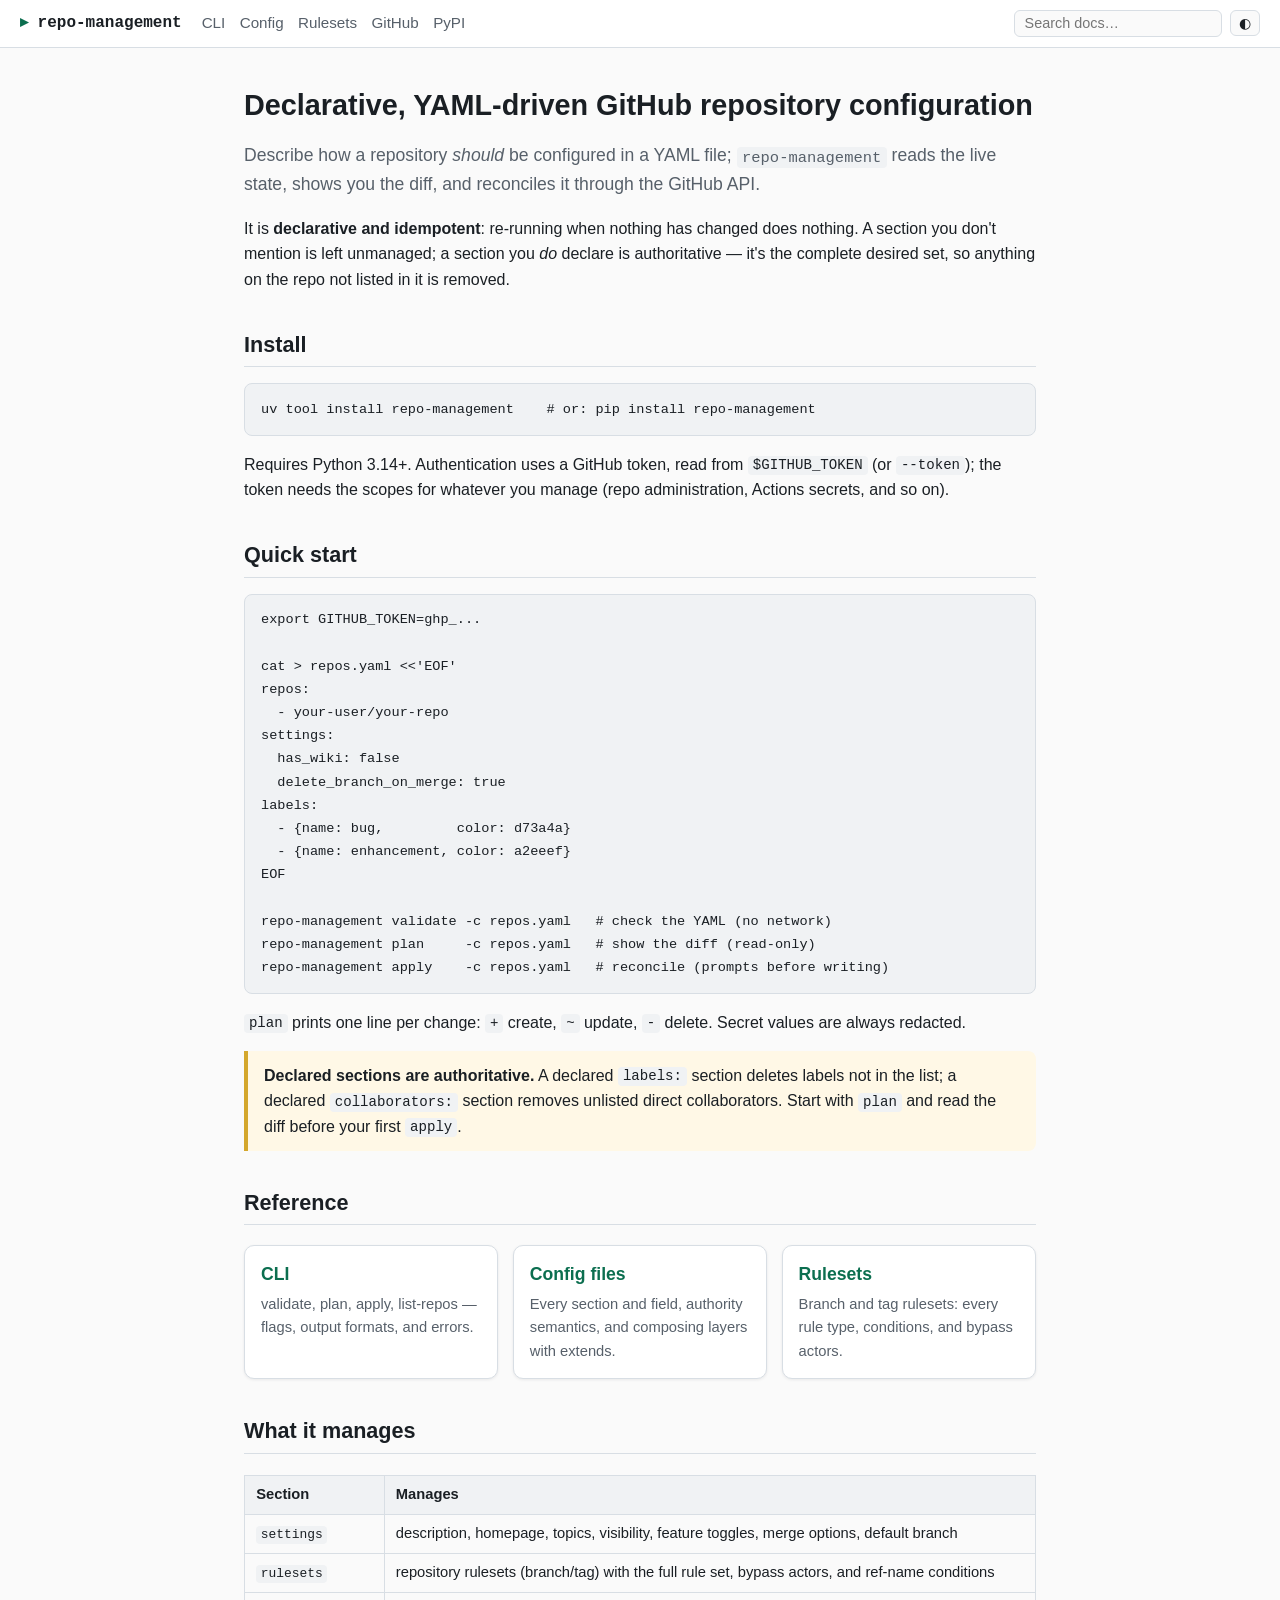
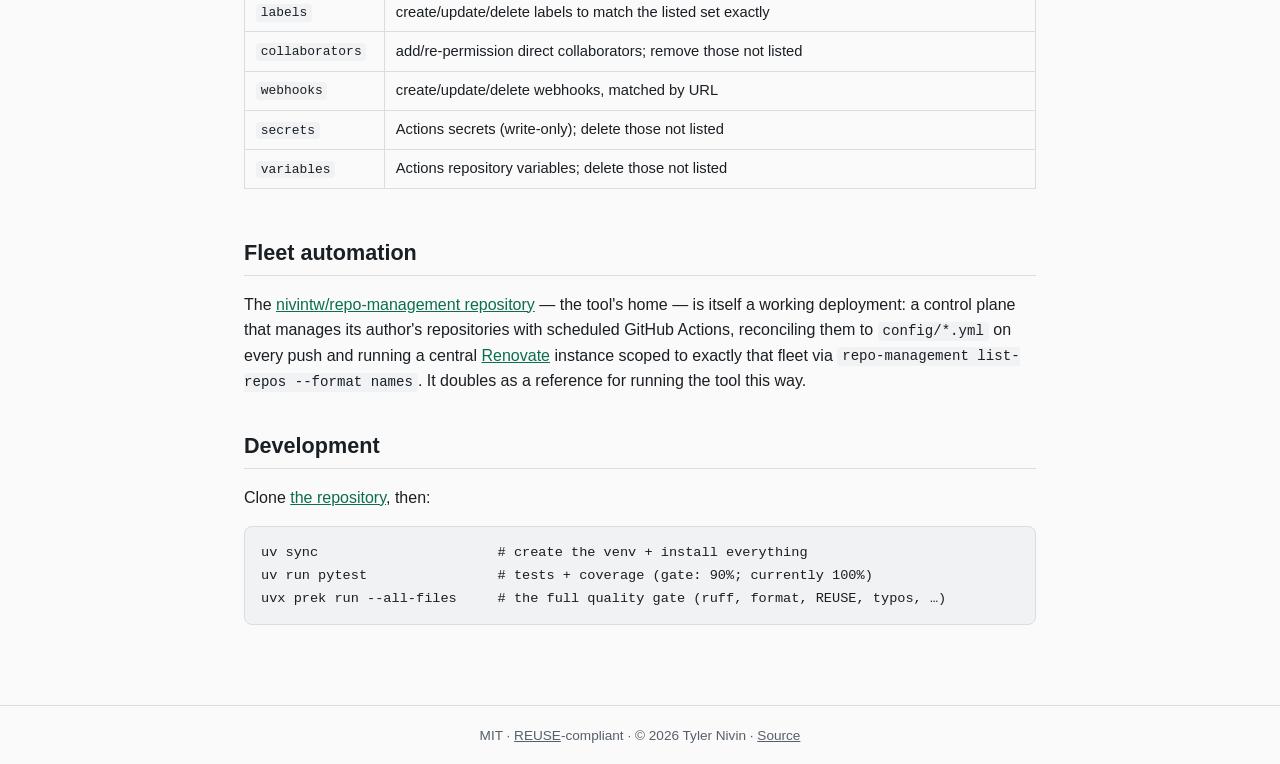
==== docs/index.html @ 1d26452f "feat: Add a documentation site (GitHub Pages, docs/) A landing page plus CLI, config, and rulesets r" ====
<!--

    SPDX-FileCopyrightText: © 2026 Tyler Nivin
    SPDX-License-Identifier: MIT

-->
<!DOCTYPE html>
<html lang="en">
<head>
  <meta charset="utf-8">
  <meta name="viewport" content="width=device-width, initial-scale=1">
  <title>repo-management — declarative GitHub repo configuration</title>
  <link rel="stylesheet" href="style.css">
  <link rel="icon" href="data:image/svg+xml,%3Csvg xmlns=%27http://www.w3.org/2000/svg%27 viewBox=%270 0 16 16%27%3E%3Ctext y=%2713%27 font-size=%2713%27 fill=%27%230b6e4f%27%3E%E2%96%B8%3C/text%3E%3C/svg%3E">
</head>
<body>
<header class="site-header">
  <a class="brand" href="index.html">repo-management</a>
  <nav class="top-nav">
    <a href="cli.html">CLI</a>
    <a href="config.html">Config</a>
    <a href="rulesets.html">Rulesets</a>
    <a href="https://github.com/nivintw/repo-management">GitHub</a>
    <a href="https://pypi.org/project/repo-management/">PyPI</a>
  </nav>
  <div class="tools">
    <input id="search" type="search" placeholder="Search docs…" autocomplete="off">
    <button id="theme-toggle" aria-label="Toggle theme">◐</button>
  </div>
</header>
<div id="search-results" hidden></div>
<main class="page">
  <h1>Declarative, YAML-driven GitHub repository configuration</h1>
  <p class="lead">
    Describe how a repository <em>should</em> be configured in a YAML file;
    <code>repo-management</code> reads the live state, shows you the diff, and reconciles it
    through the GitHub API.
  </p>

  <p>
    It is <strong>declarative and idempotent</strong>: re-running when nothing has changed
    does nothing. A section you don't mention is left unmanaged; a section you
    <em>do</em> declare is authoritative — it's the complete desired set, so anything on the
    repo not listed in it is removed.
  </p>

  <h2 id="install"><a class="anchor" href="#install">Install</a></h2>
  <pre><code>uv tool install repo-management    # or: pip install repo-management</code></pre>
  <p>
    Requires Python 3.14+. Authentication uses a GitHub token, read from
    <code>$GITHUB_TOKEN</code> (or <code>--token</code>); the token needs the scopes for
    whatever you manage (repo administration, Actions secrets, and so on).
  </p>

  <h2 id="quick-start"><a class="anchor" href="#quick-start">Quick start</a></h2>
  <pre><code>export GITHUB_TOKEN=ghp_...

cat &gt; repos.yaml &lt;&lt;'EOF'
repos:
  - your-user/your-repo
settings:
  has_wiki: false
  delete_branch_on_merge: true
labels:
  - {name: bug,         color: d73a4a}
  - {name: enhancement, color: a2eeef}
EOF

repo-management validate -c repos.yaml   # check the YAML (no network)
repo-management plan     -c repos.yaml   # show the diff (read-only)
repo-management apply    -c repos.yaml   # reconcile (prompts before writing)</code></pre>
  <p>
    <code>plan</code> prints one line per change: <code>+</code> create, <code>~</code>
    update, <code>-</code> delete. Secret values are always redacted.
  </p>

  <div class="callout warn">
    <p>
      <strong>Declared sections are authoritative.</strong> A declared <code>labels:</code>
      section deletes labels not in the list; a declared <code>collaborators:</code> section
      removes unlisted direct collaborators. Start with <code>plan</code> and read the diff
      before your first <code>apply</code>.
    </p>
  </div>

  <h2 id="reference"><a class="anchor" href="#reference">Reference</a></h2>
  <div class="card-grid">
    <a class="card" href="cli.html">
      <h3>CLI</h3>
      <p>validate, plan, apply, list-repos — flags, output formats, and errors.</p>
    </a>
    <a class="card" href="config.html">
      <h3>Config files</h3>
      <p>Every section and field, authority semantics, and composing layers with extends.</p>
    </a>
    <a class="card" href="rulesets.html">
      <h3>Rulesets</h3>
      <p>Branch and tag rulesets: every rule type, conditions, and bypass actors.</p>
    </a>
  </div>

  <h2 id="what-it-manages"><a class="anchor" href="#what-it-manages">What it manages</a></h2>
  <div class="table-wrap">
    <table>
      <tr><th>Section</th><th>Manages</th></tr>
      <tr><td><code>settings</code></td><td>description, homepage, topics, visibility, feature toggles, merge options, default branch</td></tr>
      <tr><td><code>rulesets</code></td><td>repository rulesets (branch/tag) with the full rule set, bypass actors, and ref-name conditions</td></tr>
      <tr><td><code>labels</code></td><td>create/update/delete labels to match the listed set exactly</td></tr>
      <tr><td><code>collaborators</code></td><td>add/re-permission direct collaborators; remove those not listed</td></tr>
      <tr><td><code>webhooks</code></td><td>create/update/delete webhooks, matched by URL</td></tr>
      <tr><td><code>secrets</code></td><td>Actions secrets (write-only); delete those not listed</td></tr>
      <tr><td><code>variables</code></td><td>Actions repository variables; delete those not listed</td></tr>
    </table>
  </div>

  <h2 id="fleet-automation"><a class="anchor" href="#fleet-automation">Fleet automation</a></h2>
  <p>
    The <a href="https://github.com/nivintw/repo-management">nivintw/repo-management
    repository</a> — the tool's home — is itself a working deployment: a control plane that
    manages its author's repositories with scheduled GitHub Actions, reconciling them to
    <code>config/*.yml</code> on every push and running a central
    <a href="https://docs.renovatebot.com">Renovate</a> instance scoped to exactly that
    fleet via <code>repo-management list-repos --format names</code>. It doubles as a
    reference for running the tool this way.
  </p>

  <h2 id="development"><a class="anchor" href="#development">Development</a></h2>
  <p>
    Clone <a href="https://github.com/nivintw/repo-management">the repository</a>, then:
  </p>
  <pre><code>uv sync                      # create the venv + install everything
uv run pytest                # tests + coverage (gate: 90%; currently 100%)
uvx prek run --all-files     # the full quality gate (ruff, format, REUSE, typos, …)</code></pre>
</main>
<footer class="site-footer">MIT · <a href="https://reuse.software">REUSE</a>-compliant · © 2026 Tyler Nivin · <a href="https://github.com/nivintw/repo-management">Source</a></footer>
<script src="search-index.js"></script>
<script src="app.js"></script>
</body>
</html>
---- docs/style.css ----
/*
 * SPDX-FileCopyrightText: © 2026 Tyler Nivin
 * SPDX-License-Identifier: MIT
 */

/* Design system for the repo-management docs site.
   Light/dark via prefers-color-scheme, with an explicit [data-theme] override set by
   app.js. System fonts only; no build step. */

:root {
  --bg: #fafafa;
  --bg-raised: #ffffff;
  --fg: #1a1f24;
  --fg-muted: #57606a;
  --accent: #0b6e4f;
  --accent-soft: #e6f2ee;
  --border: #d8dee4;
  --code-bg: #f0f2f4;
  --warn-bg: #fff8e6;
  --warn-border: #d4a72c;
  --shadow: 0 1px 3px rgba(27, 31, 36, 0.08);
  --mono: ui-monospace, "SF Mono", SFMono-Regular, Menlo, Consolas, monospace;
  --sans: -apple-system, BlinkMacSystemFont, "Segoe UI", Helvetica, Arial, sans-serif;
}

@media (prefers-color-scheme: dark) {
  :root {
    --bg: #0e1116;
    --bg-raised: #161b22;
    --fg: #e6edf3;
    --fg-muted: #8d96a0;
    --accent: #4cc38a;
    --accent-soft: #12261d;
    --border: #30363d;
    --code-bg: #1c2128;
    --warn-bg: #2a2214;
    --warn-border: #9e6a03;
    --shadow: none;
  }
}

:root[data-theme="light"] {
  --bg: #fafafa;
  --bg-raised: #ffffff;
  --fg: #1a1f24;
  --fg-muted: #57606a;
  --accent: #0b6e4f;
  --accent-soft: #e6f2ee;
  --border: #d8dee4;
  --code-bg: #f0f2f4;
  --warn-bg: #fff8e6;
  --warn-border: #d4a72c;
  --shadow: 0 1px 3px rgba(27, 31, 36, 0.08);
}

:root[data-theme="dark"] {
  --bg: #0e1116;
  --bg-raised: #161b22;
  --fg: #e6edf3;
  --fg-muted: #8d96a0;
  --accent: #4cc38a;
  --accent-soft: #12261d;
  --border: #30363d;
  --code-bg: #1c2128;
  --warn-bg: #2a2214;
  --warn-border: #9e6a03;
  --shadow: none;
}

* { box-sizing: border-box; }

body {
  margin: 0;
  background: var(--bg);
  color: var(--fg);
  font-family: var(--sans);
  font-size: 16px;
  line-height: 1.6;
}

/* ---- Header ---- */

.site-header {
  position: sticky;
  top: 0;
  z-index: 10;
  display: flex;
  align-items: center;
  gap: 1.25rem;
  padding: 0.6rem 1.25rem;
  background: var(--bg-raised);
  border-bottom: 1px solid var(--border);
}

.brand {
  font-family: var(--mono);
  font-weight: 700;
  color: var(--fg);
  text-decoration: none;
  white-space: nowrap;
}

.brand::before { content: "▸ "; color: var(--accent); }

.top-nav {
  display: flex;
  gap: 0.9rem;
  flex-wrap: wrap;
}

.top-nav a {
  color: var(--fg-muted);
  text-decoration: none;
  font-size: 0.95rem;
}

.top-nav a:hover { color: var(--accent); }
.top-nav a[aria-current="page"] { color: var(--accent); font-weight: 600; }

.tools {
  margin-left: auto;
  display: flex;
  align-items: center;
  gap: 0.5rem;
}

#search {
  width: 13rem;
  max-width: 40vw;
  padding: 0.3rem 0.6rem;
  border: 1px solid var(--border);
  border-radius: 6px;
  background: var(--bg);
  color: var(--fg);
  font-size: 0.9rem;
}

#theme-toggle {
  border: 1px solid var(--border);
  background: var(--bg);
  color: var(--fg);
  border-radius: 6px;
  padding: 0.25rem 0.5rem;
  cursor: pointer;
  font-size: 0.9rem;
}

/* ---- Search results ---- */

#search-results {
  position: fixed;
  top: 3.2rem;
  right: 1.25rem;
  width: min(26rem, 90vw);
  max-height: 60vh;
  overflow-y: auto;
  background: var(--bg-raised);
  border: 1px solid var(--border);
  border-radius: 8px;
  box-shadow: var(--shadow);
  z-index: 20;
}

#search-results a {
  display: block;
  padding: 0.55rem 0.8rem;
  color: var(--fg);
  text-decoration: none;
  border-bottom: 1px solid var(--border);
}

#search-results a:last-child { border-bottom: none; }
#search-results a:hover { background: var(--accent-soft); }
#search-results .hit-page { font-size: 0.8rem; color: var(--fg-muted); display: block; }
#search-results .empty { padding: 0.55rem 0.8rem; color: var(--fg-muted); }

/* ---- Page body ---- */

.page {
  max-width: 52rem;
  margin: 0 auto;
  padding: 1.5rem 1.25rem 4rem;
}

h1 { font-size: 1.8rem; line-height: 1.25; margin: 1rem 0 0.5rem; }
h2 {
  font-size: 1.35rem;
  margin: 2.2rem 0 0.6rem;
  padding-bottom: 0.25rem;
  border-bottom: 1px solid var(--border);
}
h3 { font-size: 1.1rem; margin: 1.6rem 0 0.4rem; }

h2 a.anchor, h3 a.anchor {
  color: inherit;
  text-decoration: none;
}

.lead { font-size: 1.1rem; color: var(--fg-muted); }

a { color: var(--accent); }

/* ---- Code ---- */

code {
  font-family: var(--mono);
  font-size: 0.88em;
  background: var(--code-bg);
  padding: 0.1em 0.35em;
  border-radius: 4px;
}

pre {
  background: var(--code-bg);
  border: 1px solid var(--border);
  border-radius: 8px;
  padding: 0.85rem 1rem;
  overflow-x: auto;
  line-height: 1.45;
}

pre code { background: none; padding: 0; font-size: 0.85rem; }

/* ---- Tables ---- */

.table-wrap { overflow-x: auto; }

table {
  border-collapse: collapse;
  width: 100%;
  margin: 0.75rem 0;
  font-size: 0.92rem;
}

th, td {
  text-align: left;
  padding: 0.45rem 0.7rem;
  border: 1px solid var(--border);
  vertical-align: top;
}

th { background: var(--code-bg); }

td code, th code { white-space: nowrap; }

/* ---- Components ---- */

.card-grid {
  display: grid;
  grid-template-columns: repeat(auto-fit, minmax(14rem, 1fr));
  gap: 0.9rem;
  margin: 1.2rem 0;
}

.card {
  display: block;
  background: var(--bg-raised);
  border: 1px solid var(--border);
  border-radius: 10px;
  padding: 0.9rem 1rem;
  text-decoration: none;
  color: var(--fg);
  box-shadow: var(--shadow);
}

.card:hover { border-color: var(--accent); }
.card h3 { margin: 0 0 0.3rem; color: var(--accent); }
.card p { margin: 0; font-size: 0.92rem; color: var(--fg-muted); }

.callout {
  border-left: 4px solid var(--accent);
  background: var(--accent-soft);
  border-radius: 0 8px 8px 0;
  padding: 0.7rem 1rem;
  margin: 1rem 0;
}

.callout.warn {
  border-left-color: var(--warn-border);
  background: var(--warn-bg);
}

.callout > :first-child { margin-top: 0; }
.callout > :last-child { margin-bottom: 0; }

.badge {
  display: inline-block;
  font-family: var(--mono);
  font-size: 0.75rem;
  border: 1px solid var(--border);
  border-radius: 999px;
  padding: 0.05rem 0.55rem;
  color: var(--fg-muted);
  vertical-align: middle;
}

.badge.default { color: var(--accent); border-color: var(--accent); }

/* ---- Definition-style option lists ---- */

dl.options dt {
  font-family: var(--mono);
  font-weight: 600;
  margin-top: 0.9rem;
}

dl.options dd { margin: 0.15rem 0 0 1.2rem; color: var(--fg); }

/* ---- Footer ---- */

.site-footer {
  border-top: 1px solid var(--border);
  color: var(--fg-muted);
  font-size: 0.85rem;
  text-align: center;
  padding: 1.2rem;
}

.site-footer a { color: var(--fg-muted); }

@media (max-width: 640px) {
  .site-header { flex-wrap: wrap; gap: 0.5rem; }
  .tools { margin-left: 0; width: 100%; }
  #search { flex: 1; max-width: none; }
}
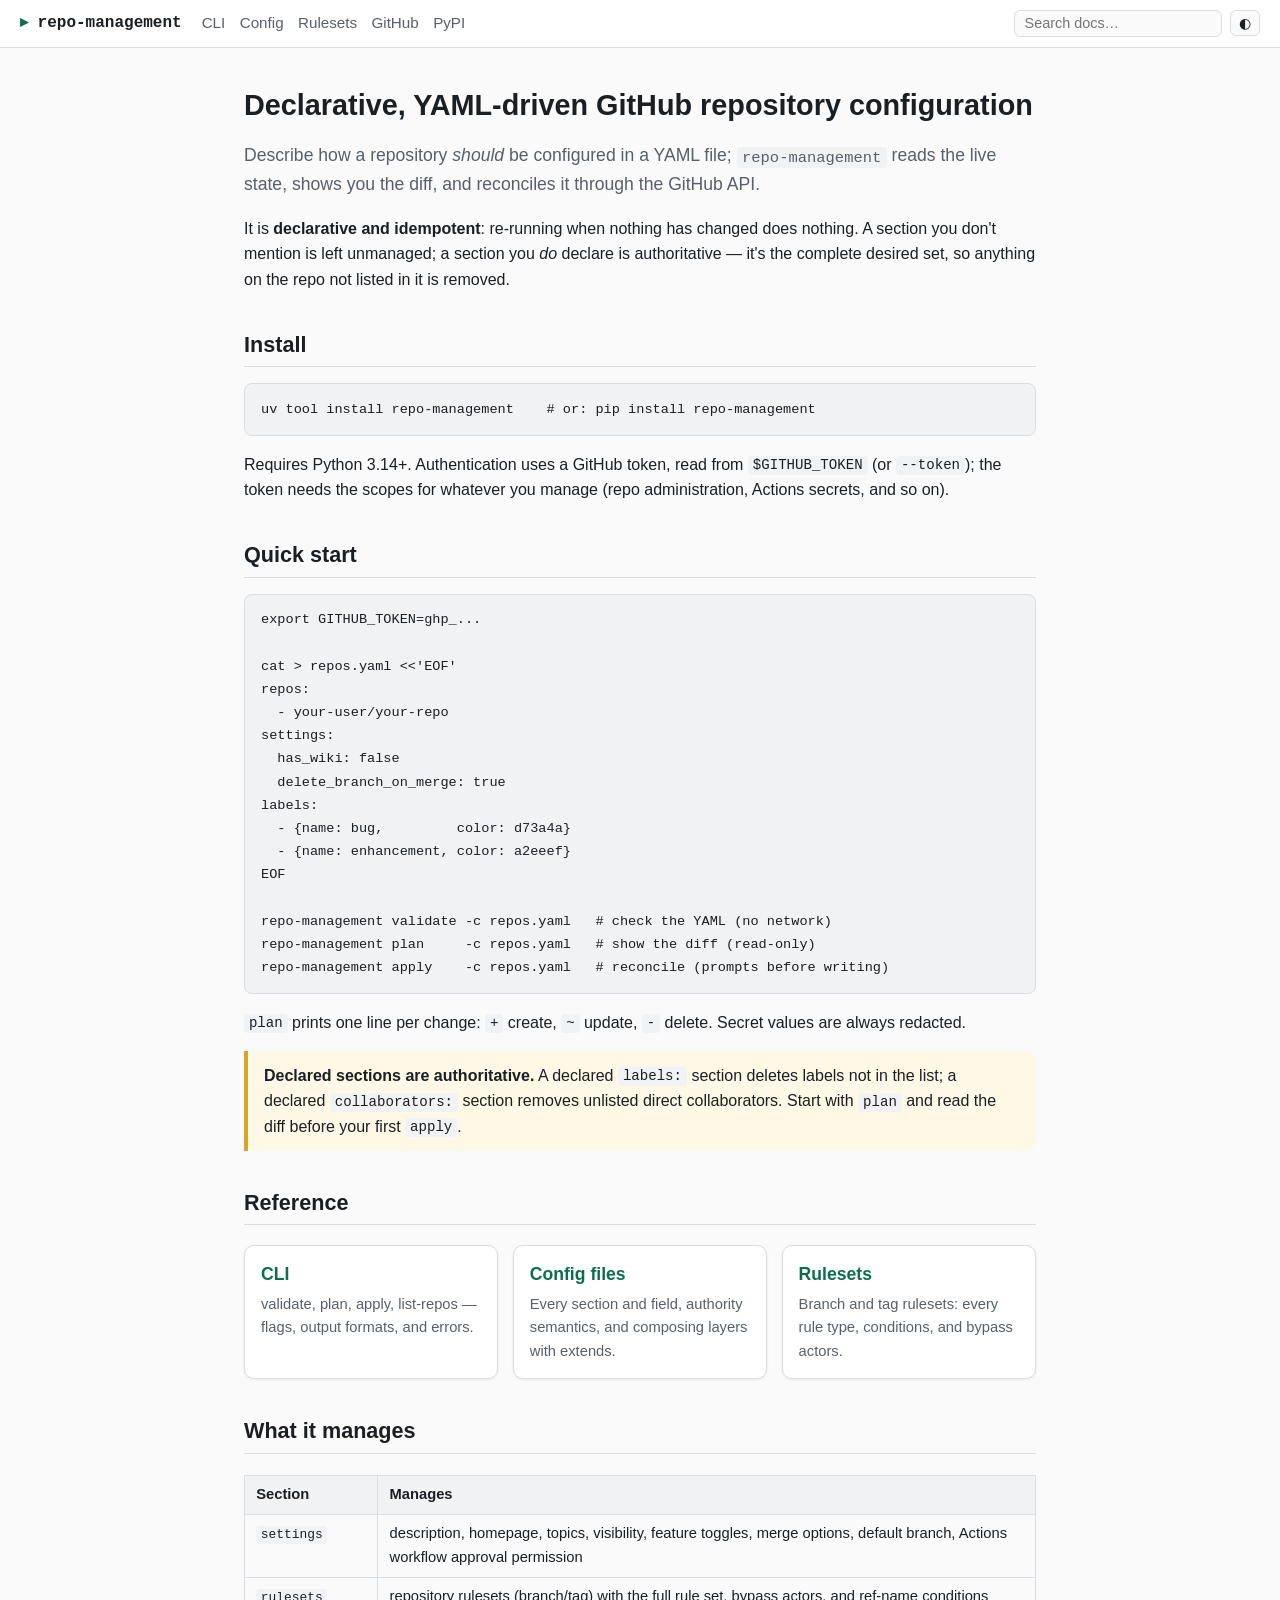
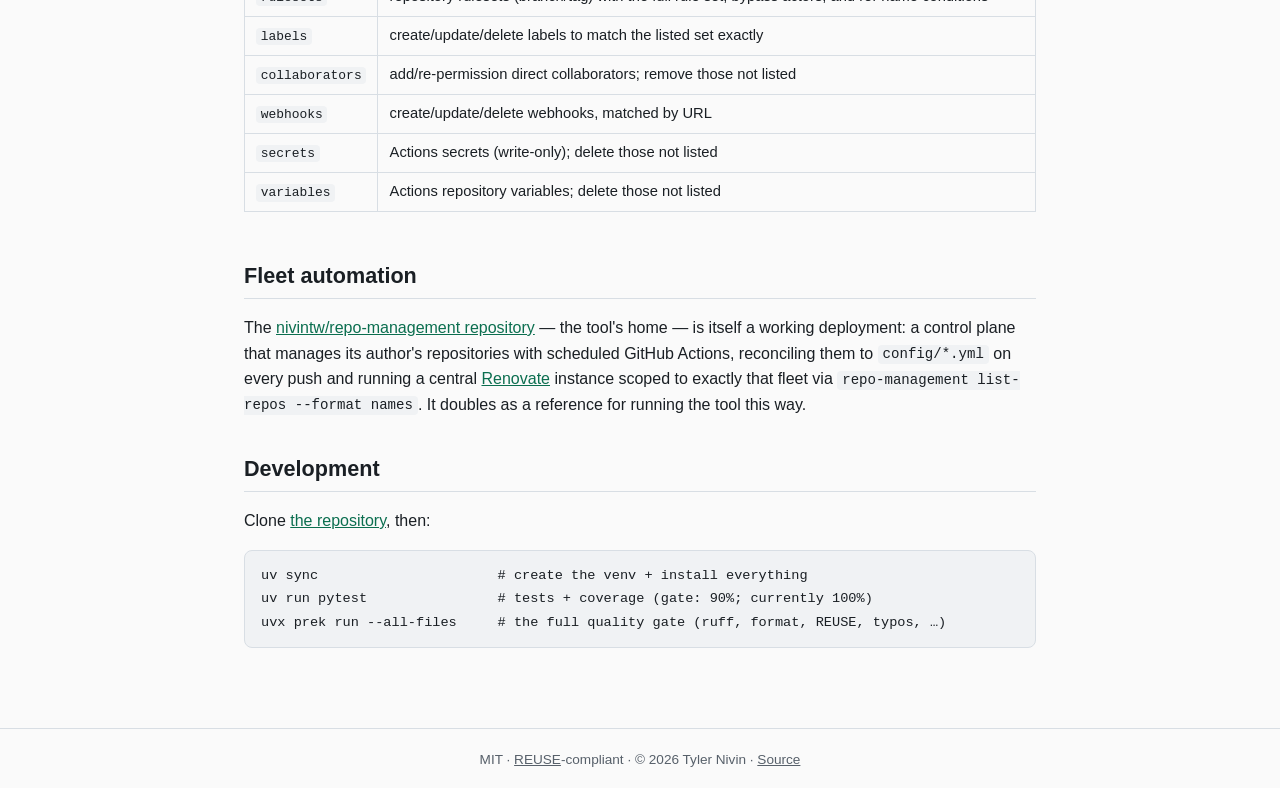
==== commit 6782e00d: "feat: Manage the Actions workflow-approval permission in settings The scaffold's approve-bot-prs wor" ====
--- a/docs/index.html
+++ b/docs/index.html
@@ -103,7 +103,7 @@
   <div class="table-wrap">
     <table>
       <tr><th>Section</th><th>Manages</th></tr>
-      <tr><td><code>settings</code></td><td>description, homepage, topics, visibility, feature toggles, merge options, default branch</td></tr>
+      <tr><td><code>settings</code></td><td>description, homepage, topics, visibility, feature toggles, merge options, default branch, Actions workflow approval permission</td></tr>
       <tr><td><code>rulesets</code></td><td>repository rulesets (branch/tag) with the full rule set, bypass actors, and ref-name conditions</td></tr>
       <tr><td><code>labels</code></td><td>create/update/delete labels to match the listed set exactly</td></tr>
       <tr><td><code>collaborators</code></td><td>add/re-permission direct collaborators; remove those not listed</td></tr>
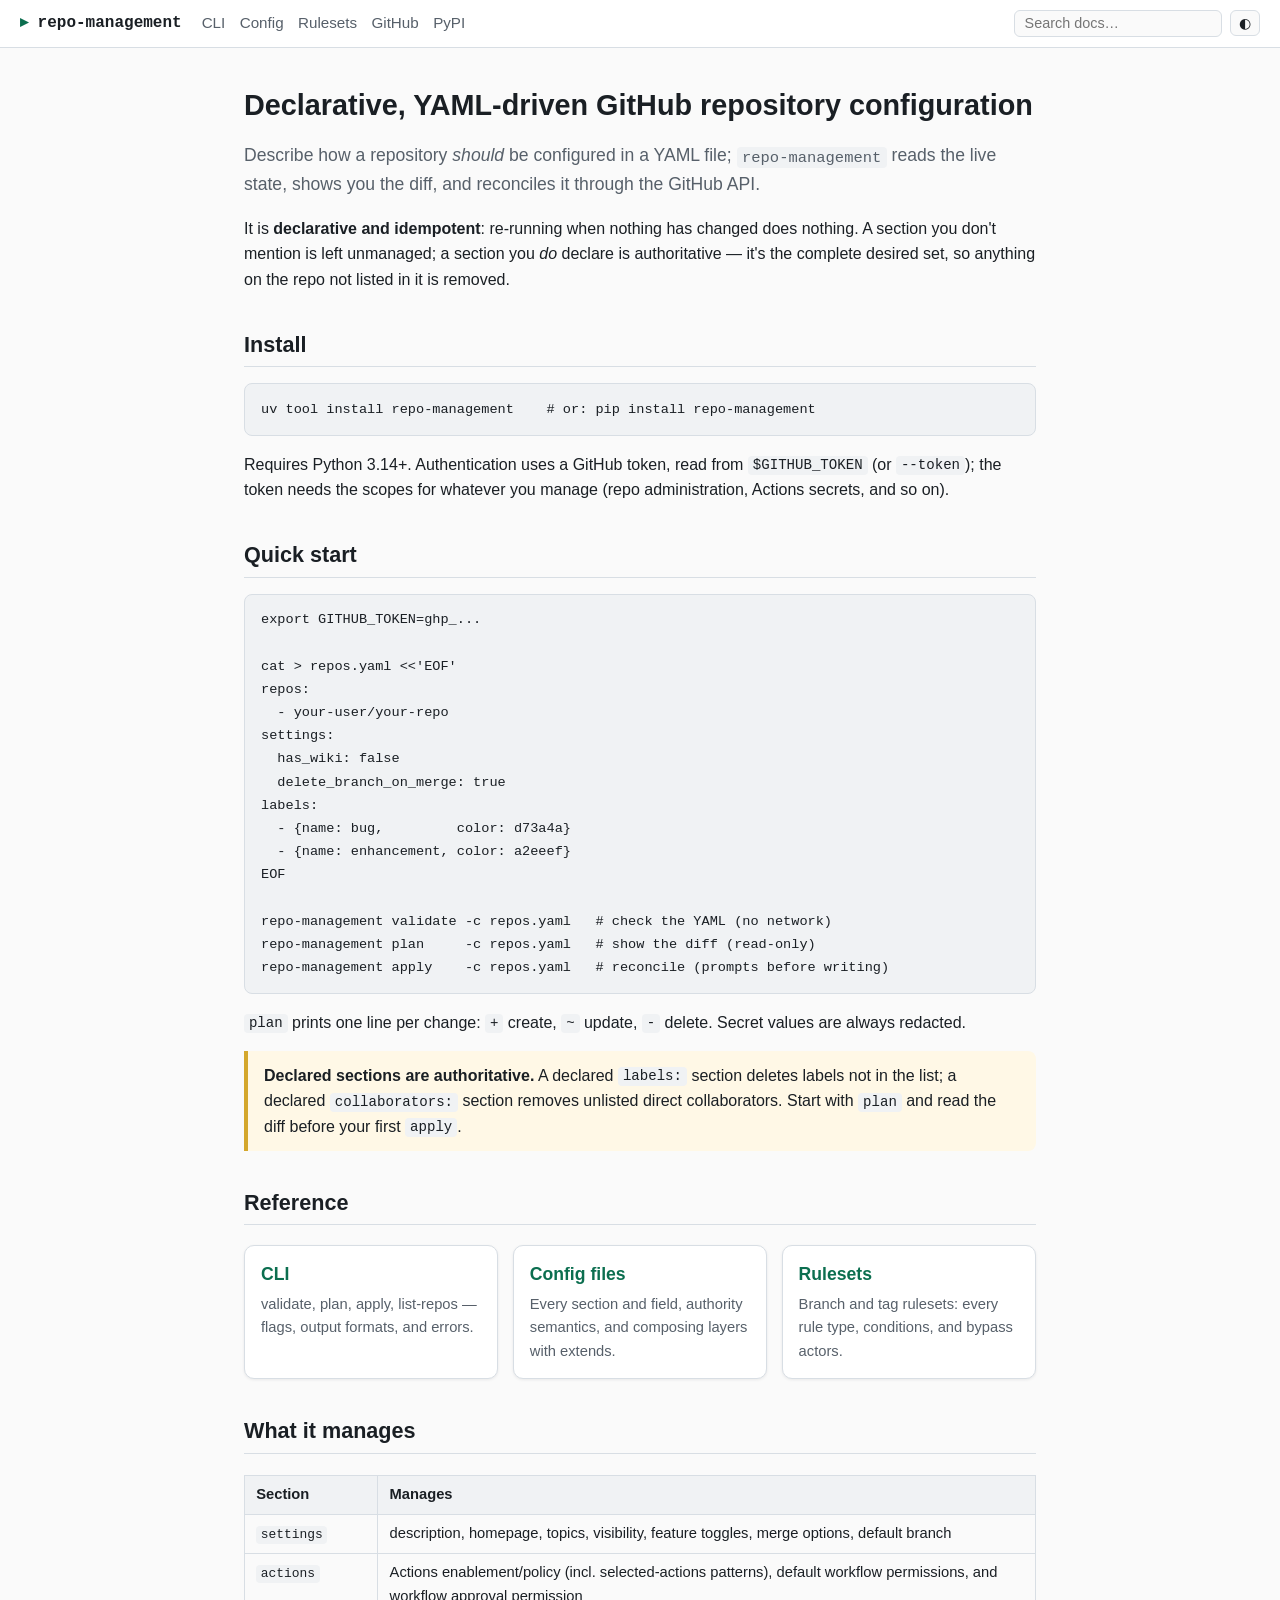
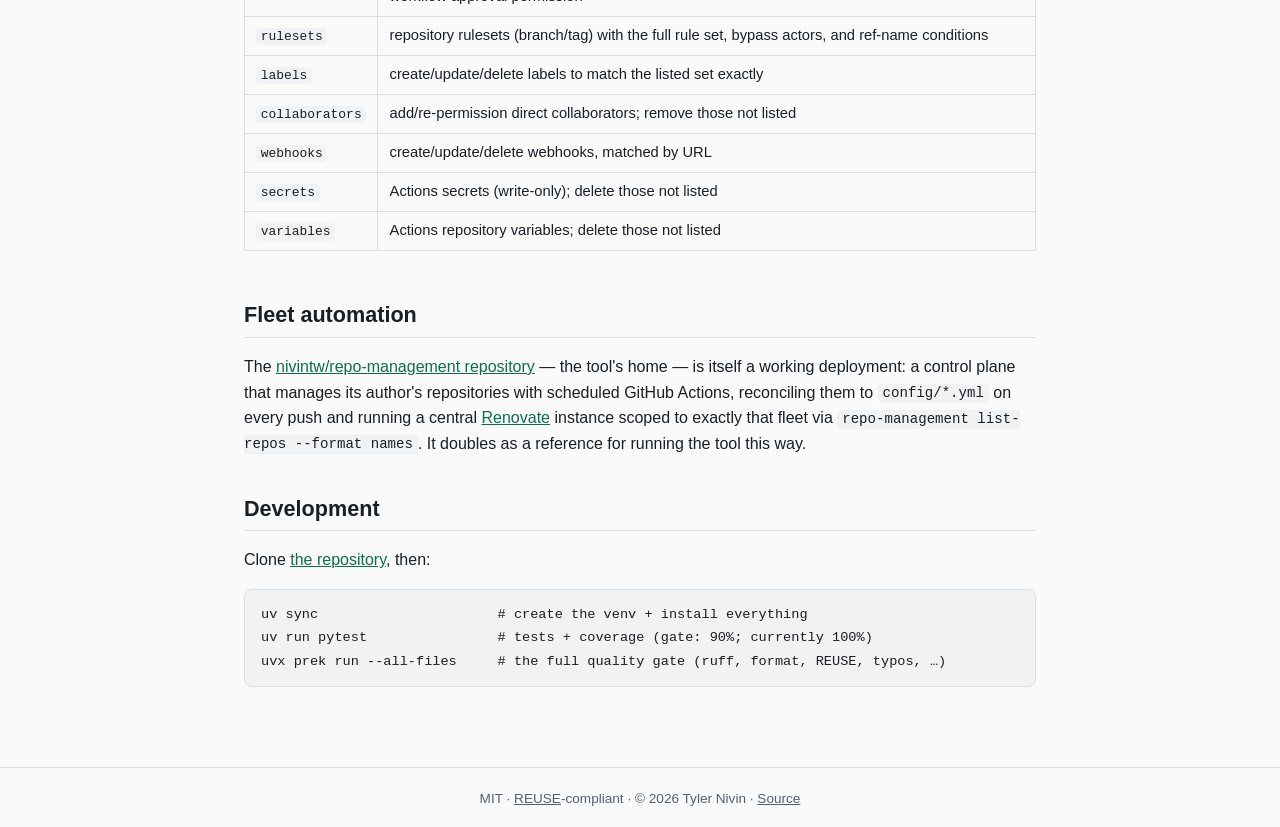
==== commit 28f3e104: "docs: Document the actions config section and tag rulesets Reconciles the docs site against the new " ====
--- a/docs/index.html
+++ b/docs/index.html
@@ -12,6 +12,11 @@
   <title>repo-management — declarative GitHub repo configuration</title>
   <link rel="stylesheet" href="style.css">
   <link rel="icon" href="data:image/svg+xml,%3Csvg xmlns=%27http://www.w3.org/2000/svg%27 viewBox=%270 0 16 16%27%3E%3Ctext y=%2713%27 font-size=%2713%27 fill=%27%230b6e4f%27%3E%E2%96%B8%3C/text%3E%3C/svg%3E">
+  <script>
+    // Apply the stored theme before first paint so navigation doesn't flash the
+    // wrong theme; app.js owns the toggle itself.
+    try { var t = localStorage.getItem("docs-theme"); if (t) document.documentElement.setAttribute("data-theme", t); } catch (e) {}
+  </script>
 </head>
 <body>
 <header class="site-header">
@@ -24,7 +29,7 @@
     <a href="https://pypi.org/project/repo-management/">PyPI</a>
   </nav>
   <div class="tools">
-    <input id="search" type="search" placeholder="Search docs…" autocomplete="off">
+    <input id="search" type="search" placeholder="Search docs…" aria-label="Search docs" autocomplete="off">
     <button id="theme-toggle" aria-label="Toggle theme">◐</button>
   </div>
 </header>
@@ -44,7 +49,7 @@
     repo not listed in it is removed.
   </p>
 
-  <h2 id="install"><a class="anchor" href="#install">Install</a></h2>
+  <h2 id="install">Install</h2>
   <pre><code>uv tool install repo-management    # or: pip install repo-management</code></pre>
   <p>
     Requires Python 3.14+. Authentication uses a GitHub token, read from
@@ -52,7 +57,7 @@
     whatever you manage (repo administration, Actions secrets, and so on).
   </p>
 
-  <h2 id="quick-start"><a class="anchor" href="#quick-start">Quick start</a></h2>
+  <h2 id="quick-start">Quick start</h2>
   <pre><code>export GITHUB_TOKEN=ghp_...
 
 cat &gt; repos.yaml &lt;&lt;'EOF'
@@ -83,7 +88,7 @@
     </p>
   </div>
 
-  <h2 id="reference"><a class="anchor" href="#reference">Reference</a></h2>
+  <h2 id="reference">Reference</h2>
   <div class="card-grid">
     <a class="card" href="cli.html">
       <h3>CLI</h3>
@@ -99,11 +104,12 @@
     </a>
   </div>
 
-  <h2 id="what-it-manages"><a class="anchor" href="#what-it-manages">What it manages</a></h2>
+  <h2 id="what-it-manages">What it manages</h2>
   <div class="table-wrap">
     <table>
       <tr><th>Section</th><th>Manages</th></tr>
-      <tr><td><code>settings</code></td><td>description, homepage, topics, visibility, feature toggles, merge options, default branch, Actions workflow approval permission</td></tr>
+      <tr><td><code>settings</code></td><td>description, homepage, topics, visibility, feature toggles, merge options, default branch</td></tr>
+      <tr><td><code>actions</code></td><td>Actions enablement/policy (incl. selected-actions patterns), default workflow permissions, and workflow approval permission</td></tr>
       <tr><td><code>rulesets</code></td><td>repository rulesets (branch/tag) with the full rule set, bypass actors, and ref-name conditions</td></tr>
       <tr><td><code>labels</code></td><td>create/update/delete labels to match the listed set exactly</td></tr>
       <tr><td><code>collaborators</code></td><td>add/re-permission direct collaborators; remove those not listed</td></tr>
@@ -113,7 +119,7 @@
     </table>
   </div>
 
-  <h2 id="fleet-automation"><a class="anchor" href="#fleet-automation">Fleet automation</a></h2>
+  <h2 id="fleet-automation">Fleet automation</h2>
   <p>
     The <a href="https://github.com/nivintw/repo-management">nivintw/repo-management
     repository</a> — the tool's home — is itself a working deployment: a control plane that
@@ -124,7 +130,7 @@
     reference for running the tool this way.
   </p>
 
-  <h2 id="development"><a class="anchor" href="#development">Development</a></h2>
+  <h2 id="development">Development</h2>
   <p>
     Clone <a href="https://github.com/nivintw/repo-management">the repository</a>, then:
   </p>
--- a/docs/style.css
+++ b/docs/style.css
@@ -23,8 +23,10 @@
   --sans: -apple-system, BlinkMacSystemFont, "Segoe UI", Helvetica, Arial, sans-serif;
 }
 
+/* System dark preference applies only while no explicit toggle choice is set; the
+   :root defaults above already cover the explicit-light case. */
 @media (prefers-color-scheme: dark) {
-  :root {
+  :root:not([data-theme]) {
     --bg: #0e1116;
     --bg-raised: #161b22;
     --fg: #e6edf3;
@@ -39,20 +41,6 @@
   }
 }
 
-:root[data-theme="light"] {
-  --bg: #fafafa;
-  --bg-raised: #ffffff;
-  --fg: #1a1f24;
-  --fg-muted: #57606a;
-  --accent: #0b6e4f;
-  --accent-soft: #e6f2ee;
-  --border: #d8dee4;
-  --code-bg: #f0f2f4;
-  --warn-bg: #fff8e6;
-  --warn-border: #d4a72c;
-  --shadow: 0 1px 3px rgba(27, 31, 36, 0.08);
-}
-
 :root[data-theme="dark"] {
   --bg: #0e1116;
   --bg-raised: #161b22;
@@ -191,11 +179,6 @@
 }
 h3 { font-size: 1.1rem; margin: 1.6rem 0 0.4rem; }
 
-h2 a.anchor, h3 a.anchor {
-  color: inherit;
-  text-decoration: none;
-}
-
 .lead { font-size: 1.1rem; color: var(--fg-muted); }
 
 a { color: var(--accent); }
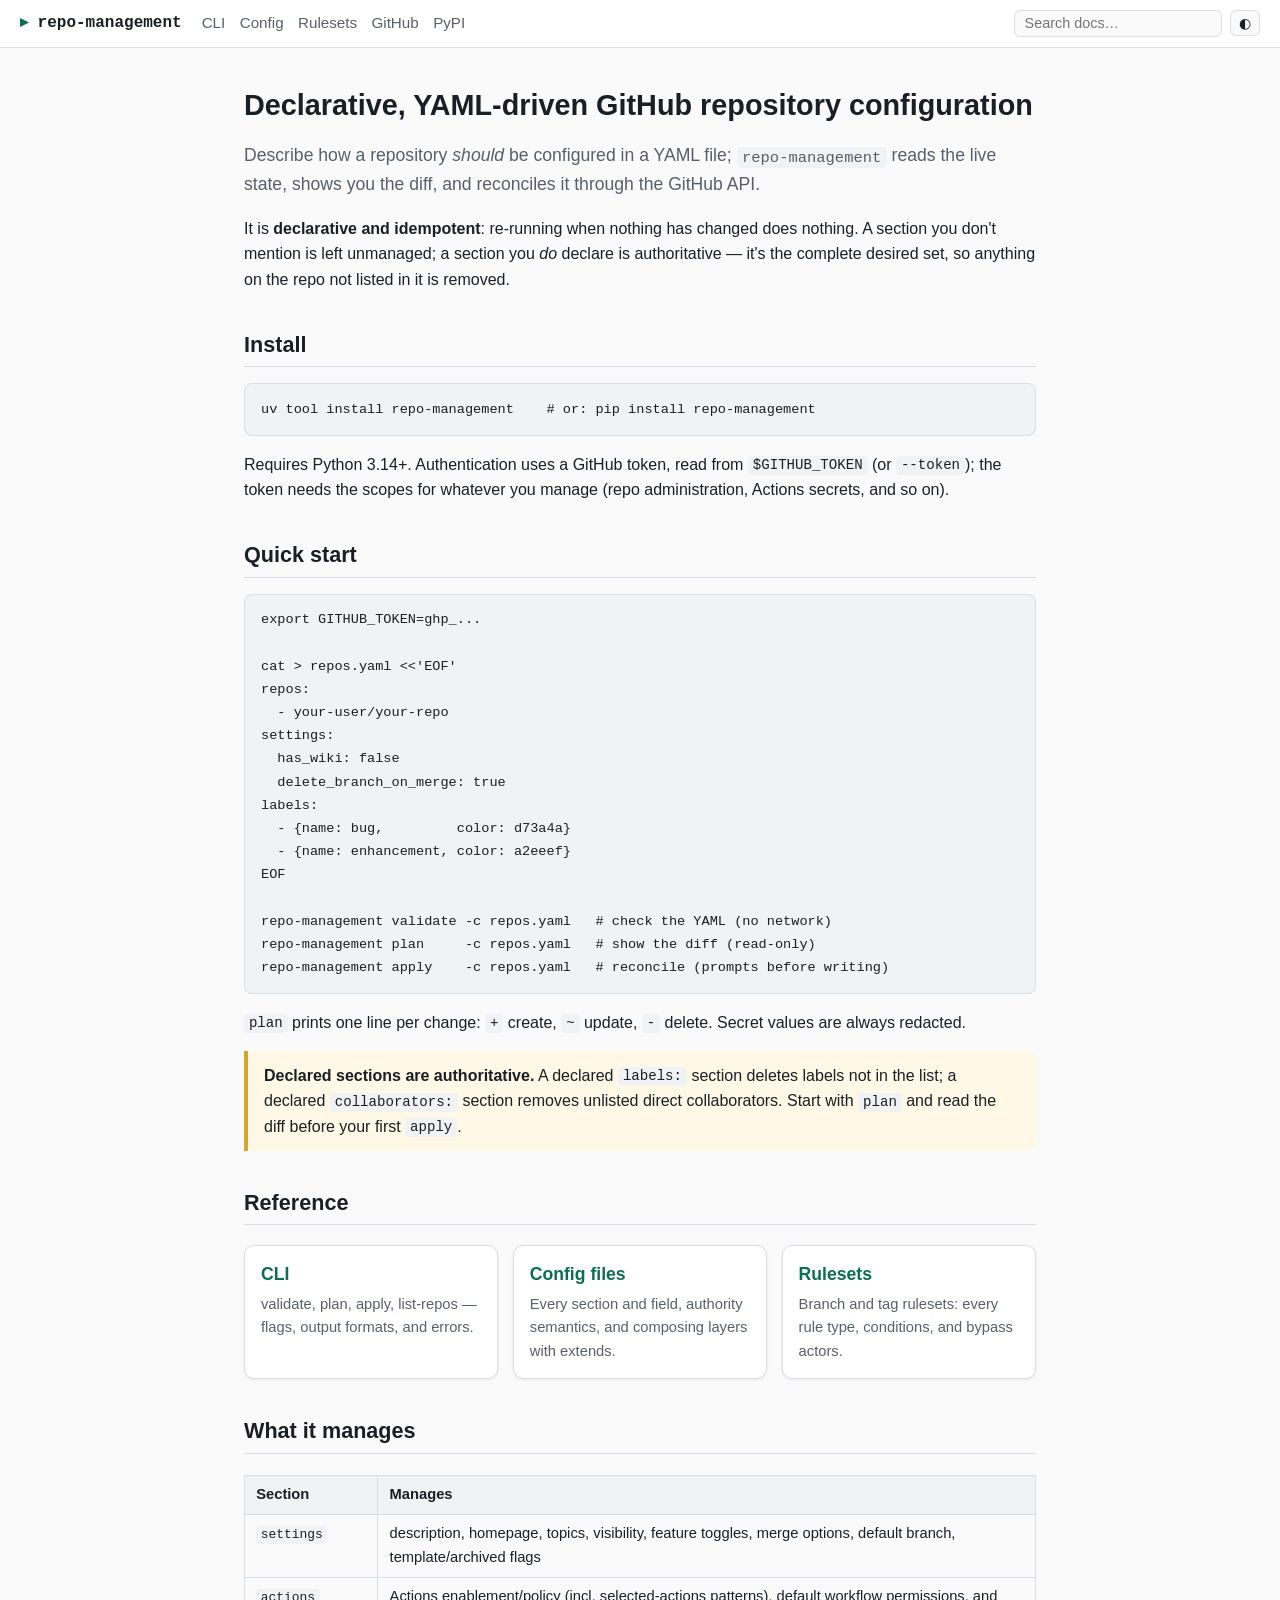
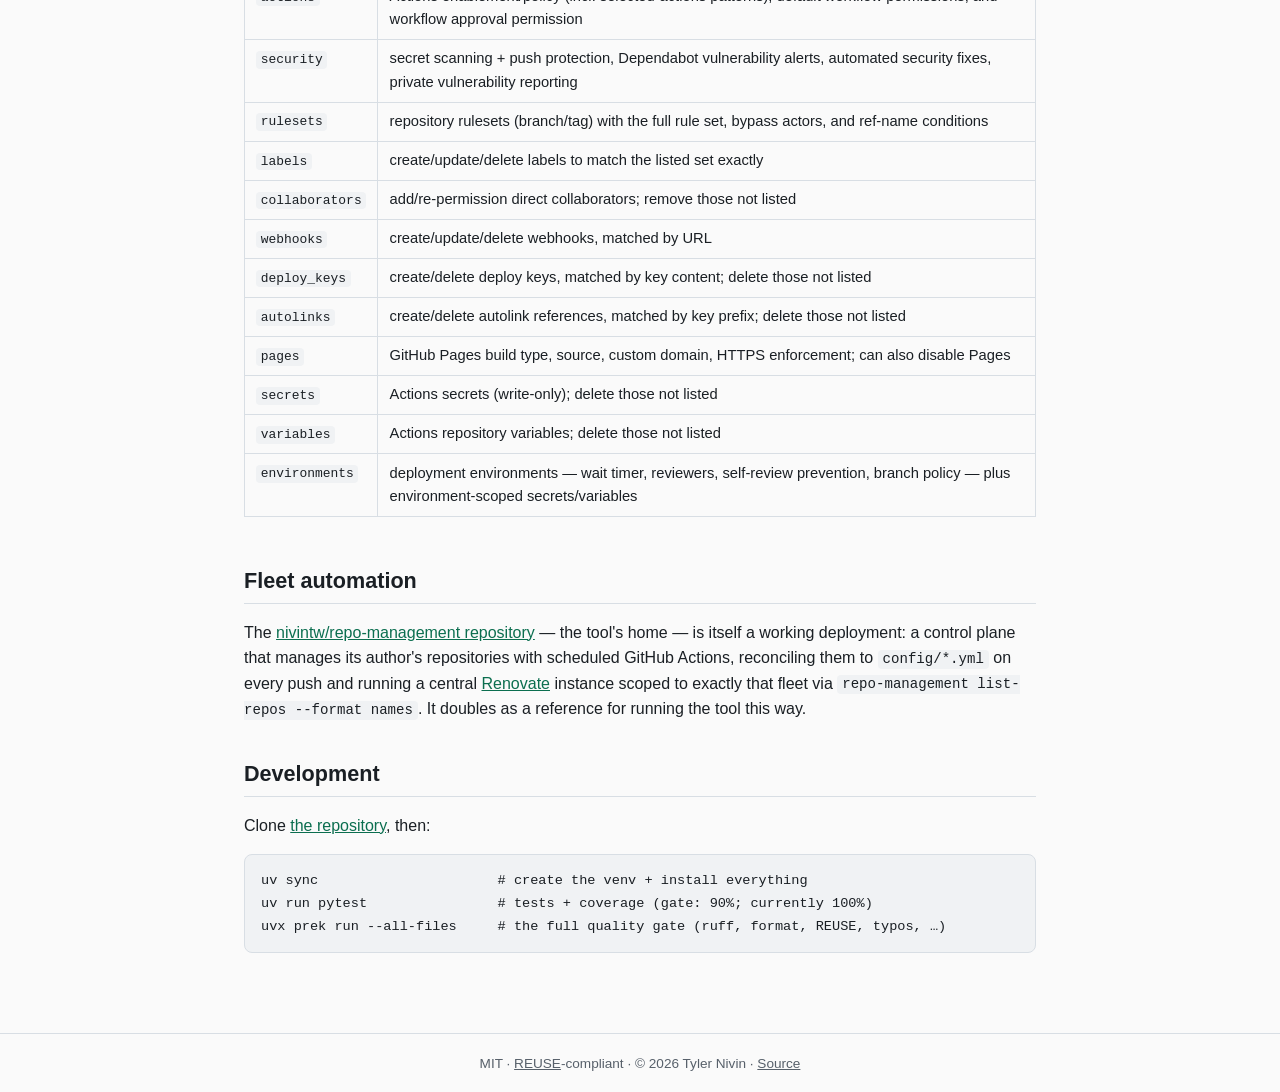
==== commit 5d244622: "docs: Document the 5 new sections and 7 new settings fields Adds a docs/config.html reference sectio" ====
--- a/docs/index.html
+++ b/docs/index.html
@@ -108,14 +108,19 @@
   <div class="table-wrap">
     <table>
       <tr><th>Section</th><th>Manages</th></tr>
-      <tr><td><code>settings</code></td><td>description, homepage, topics, visibility, feature toggles, merge options, default branch</td></tr>
+      <tr><td><code>settings</code></td><td>description, homepage, topics, visibility, feature toggles, merge options, default branch, template/archived flags</td></tr>
       <tr><td><code>actions</code></td><td>Actions enablement/policy (incl. selected-actions patterns), default workflow permissions, and workflow approval permission</td></tr>
+      <tr><td><code>security</code></td><td>secret scanning + push protection, Dependabot vulnerability alerts, automated security fixes, private vulnerability reporting</td></tr>
       <tr><td><code>rulesets</code></td><td>repository rulesets (branch/tag) with the full rule set, bypass actors, and ref-name conditions</td></tr>
       <tr><td><code>labels</code></td><td>create/update/delete labels to match the listed set exactly</td></tr>
       <tr><td><code>collaborators</code></td><td>add/re-permission direct collaborators; remove those not listed</td></tr>
       <tr><td><code>webhooks</code></td><td>create/update/delete webhooks, matched by URL</td></tr>
+      <tr><td><code>deploy_keys</code></td><td>create/delete deploy keys, matched by key content; delete those not listed</td></tr>
+      <tr><td><code>autolinks</code></td><td>create/delete autolink references, matched by key prefix; delete those not listed</td></tr>
+      <tr><td><code>pages</code></td><td>GitHub Pages build type, source, custom domain, HTTPS enforcement; can also disable Pages</td></tr>
       <tr><td><code>secrets</code></td><td>Actions secrets (write-only); delete those not listed</td></tr>
       <tr><td><code>variables</code></td><td>Actions repository variables; delete those not listed</td></tr>
+      <tr><td><code>environments</code></td><td>deployment environments — wait timer, reviewers, self-review prevention, branch policy — plus environment-scoped secrets/variables</td></tr>
     </table>
   </div>
 
